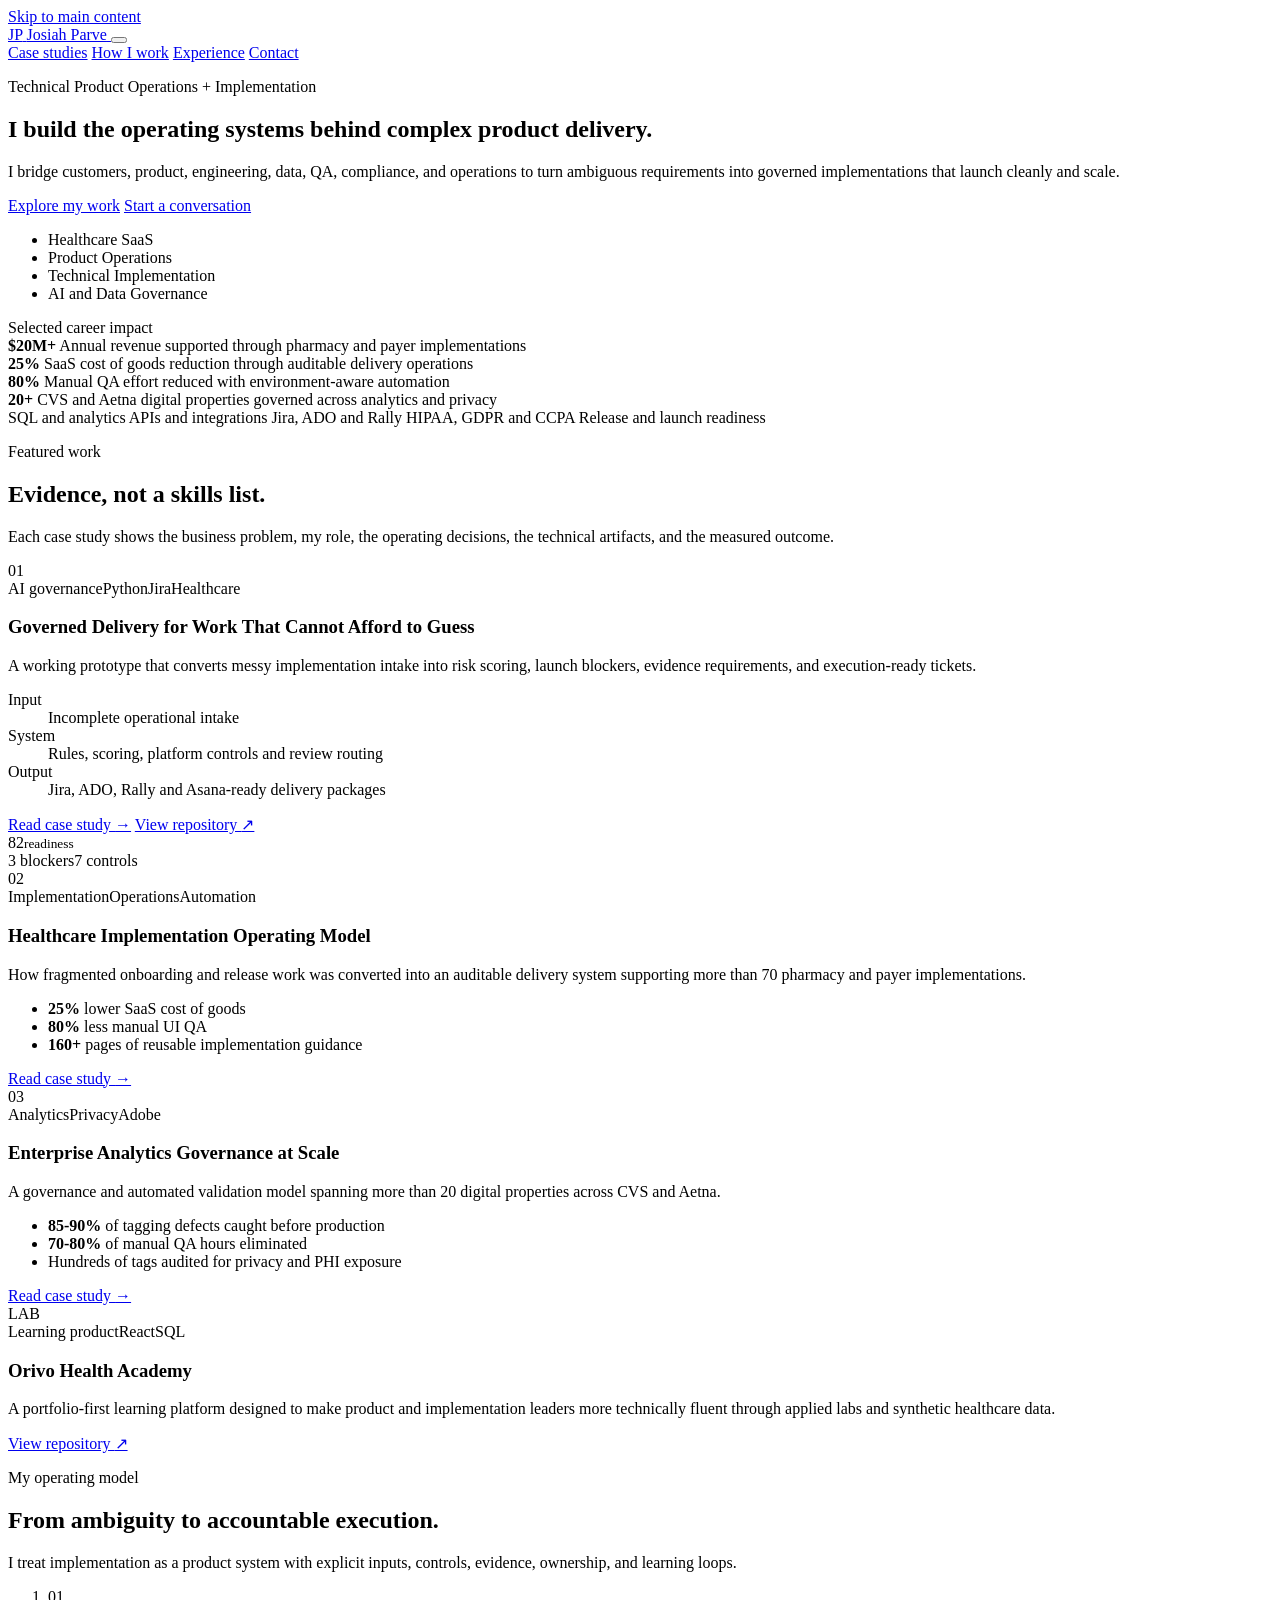
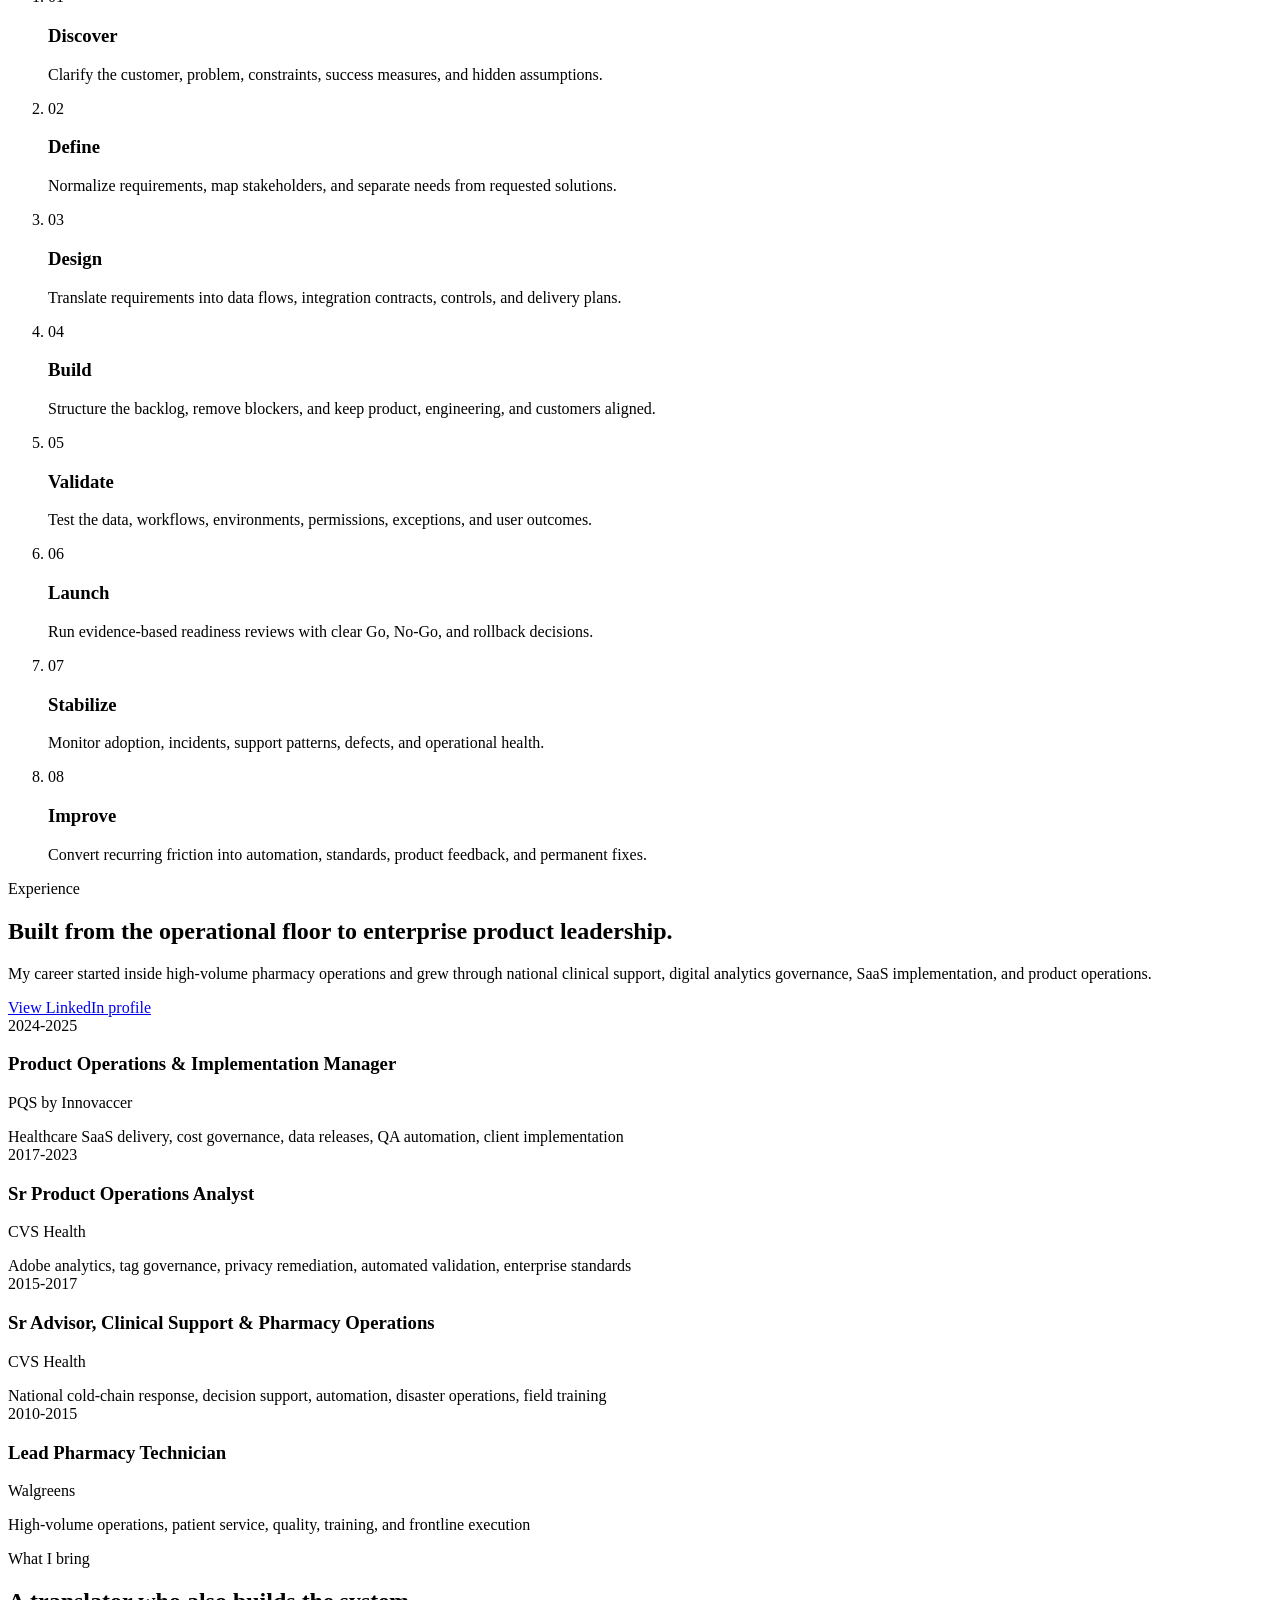
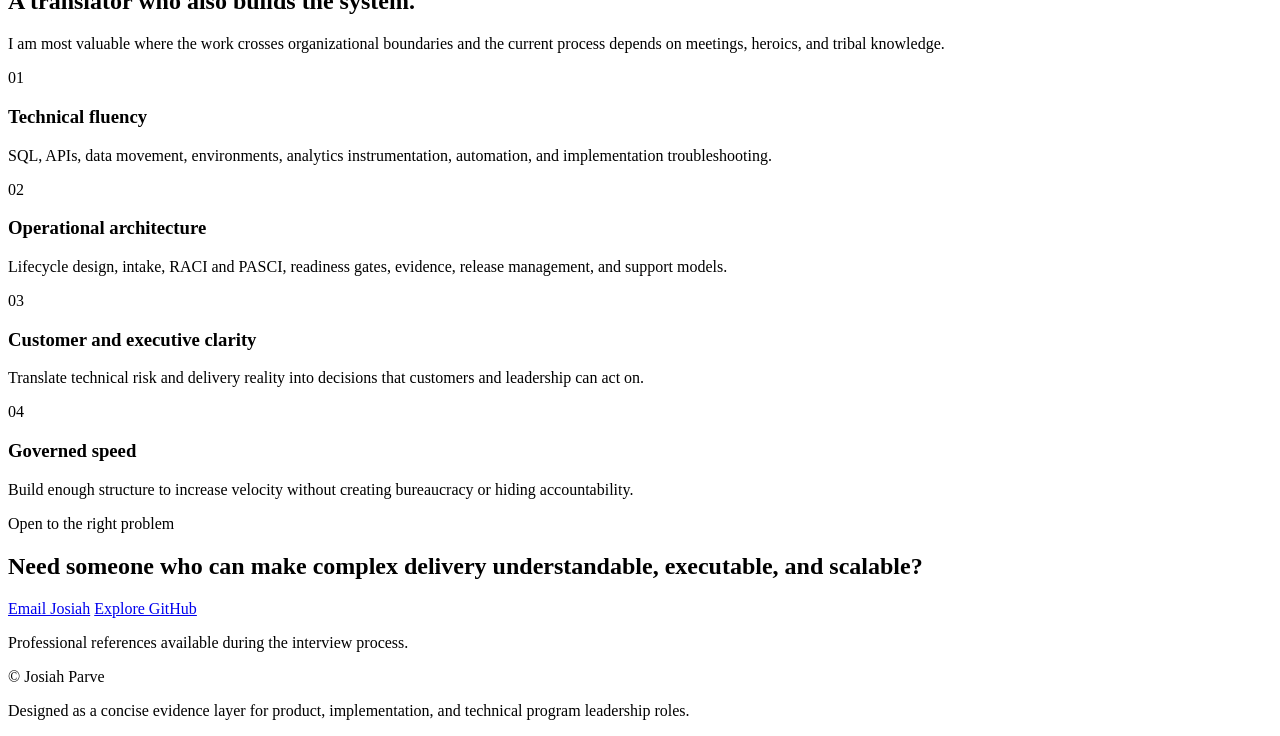
==== index.html @ 928b44d1 "Add portfolio homepage" ====
<!doctype html>
<html lang="en">
<head>
  <meta charset="utf-8">
  <meta name="viewport" content="width=device-width, initial-scale=1">
  <meta name="description" content="Josiah Parve is a technical product operations and implementation leader specializing in healthcare data, governed delivery, analytics, automation, and cross-functional execution.">
  <meta name="theme-color" content="#0a1724">
  <meta property="og:title" content="Josiah Parve | Technical Product & Implementation Leader">
  <meta property="og:description" content="I build the operating systems behind complex product delivery.">
  <meta property="og:type" content="website">
  <meta property="og:url" content="https://josiahparve.work/">
  <link rel="canonical" href="https://josiahparve.work/">
  <link rel="stylesheet" href="styles.css">
  <title>Josiah Parve | Technical Product & Implementation Leader</title>
  <script type="application/ld+json">
  {
    "@context": "https://schema.org",
    "@type": "ProfilePage",
    "mainEntity": {
      "@type": "Person",
      "name": "Josiah Parve",
      "jobTitle": "Technical Product and Implementation Leader",
      "url": "https://josiahparve.work/",
      "sameAs": [
        "https://www.linkedin.com/in/josiah-p-bbb896169/",
        "https://github.com/Rando2020"
      ],
      "knowsAbout": [
        "Product Operations",
        "SaaS Implementation",
        "Healthcare Data",
        "Data Governance",
        "Product Analytics",
        "AI Governance",
        "SQL",
        "Release Management"
      ]
    }
  }
  </script>
</head>
<body>
  <a class="skip-link" href="#main">Skip to main content</a>

  <header class="site-header" data-header>
    <div class="container nav-wrap">
      <a class="brand" href="#top" aria-label="Josiah Parve home">
        <span class="brand-mark" aria-hidden="true">JP</span>
        <span>Josiah Parve</span>
      </a>
      <button class="nav-toggle" type="button" aria-label="Open navigation" aria-expanded="false" aria-controls="site-nav" data-nav-toggle>
        <span></span><span></span><span></span>
      </button>
      <nav id="site-nav" class="site-nav" aria-label="Primary navigation" data-nav>
        <a href="#work">Case studies</a>
        <a href="#method">How I work</a>
        <a href="#experience">Experience</a>
        <a href="#contact">Contact</a>
      </nav>
    </div>
  </header>

  <main id="main">
    <section class="hero" id="top">
      <div class="hero-grid-pattern" aria-hidden="true"></div>
      <div class="container hero-layout">
        <div class="hero-copy">
          <p class="eyebrow">Technical Product Operations + Implementation</p>
          <h1>I build the operating systems behind complex product delivery.</h1>
          <p class="hero-lede">I bridge customers, product, engineering, data, QA, compliance, and operations to turn ambiguous requirements into governed implementations that launch cleanly and scale.</p>
          <div class="hero-actions">
            <a class="button button-primary" href="#work">Explore my work</a>
            <a class="button button-secondary" href="mailto:JosiahParve@gmail.com?subject=Portfolio%20conversation">Start a conversation</a>
          </div>
          <ul class="signal-list" aria-label="Professional focus areas">
            <li>Healthcare SaaS</li>
            <li>Product Operations</li>
            <li>Technical Implementation</li>
            <li>AI and Data Governance</li>
          </ul>
        </div>

        <aside class="hero-panel" aria-label="Selected career impact">
          <div class="panel-label">Selected career impact</div>
          <div class="impact-grid">
            <article>
              <strong>$20M+</strong>
              <span>Annual revenue supported through pharmacy and payer implementations</span>
            </article>
            <article>
              <strong>25%</strong>
              <span>SaaS cost of goods reduction through auditable delivery operations</span>
            </article>
            <article>
              <strong>80%</strong>
              <span>Manual QA effort reduced with environment-aware automation</span>
            </article>
            <article>
              <strong>20+</strong>
              <span>CVS and Aetna digital properties governed across analytics and privacy</span>
            </article>
          </div>
        </aside>
      </div>
    </section>

    <section class="proof-bar" aria-label="Core capabilities">
      <div class="container proof-items">
        <span>SQL and analytics</span>
        <span>APIs and integrations</span>
        <span>Jira, ADO and Rally</span>
        <span>HIPAA, GDPR and CCPA</span>
        <span>Release and launch readiness</span>
      </div>
    </section>

    <section class="section" id="work">
      <div class="container">
        <div class="section-heading">
          <div>
            <p class="eyebrow">Featured work</p>
            <h2>Evidence, not a skills list.</h2>
          </div>
          <p>Each case study shows the business problem, my role, the operating decisions, the technical artifacts, and the measured outcome.</p>
        </div>

        <div class="case-grid">
          <article class="case-card case-card-featured">
            <div class="case-number">01</div>
            <div class="case-content">
              <div class="case-tags"><span>AI governance</span><span>Python</span><span>Jira</span><span>Healthcare</span></div>
              <h3>Governed Delivery for Work That Cannot Afford to Guess</h3>
              <p>A working prototype that converts messy implementation intake into risk scoring, launch blockers, evidence requirements, and execution-ready tickets.</p>
              <dl class="case-outcomes">
                <div><dt>Input</dt><dd>Incomplete operational intake</dd></div>
                <div><dt>System</dt><dd>Rules, scoring, platform controls and review routing</dd></div>
                <div><dt>Output</dt><dd>Jira, ADO, Rally and Asana-ready delivery packages</dd></div>
              </dl>
              <div class="card-actions">
                <a class="text-link" href="case-studies/governed-delivery.html">Read case study <span aria-hidden="true">→</span></a>
                <a class="text-link muted-link" href="https://github.com/Rando2020/Intelligent_Services">View repository <span aria-hidden="true">↗</span></a>
              </div>
            </div>
            <div class="case-visual visual-governance" aria-hidden="true">
              <div class="mini-window">
                <div class="mini-window-bar"><i></i><i></i><i></i></div>
                <div class="score-ring"><span>82</span><small>readiness</small></div>
                <div class="mini-lines"><b></b><b></b><b></b><b></b></div>
                <div class="mini-status"><span>3 blockers</span><span>7 controls</span></div>
              </div>
            </div>
          </article>

          <article class="case-card">
            <div class="case-number">02</div>
            <div class="case-content">
              <div class="case-tags"><span>Implementation</span><span>Operations</span><span>Automation</span></div>
              <h3>Healthcare Implementation Operating Model</h3>
              <p>How fragmented onboarding and release work was converted into an auditable delivery system supporting more than 70 pharmacy and payer implementations.</p>
              <ul class="result-list">
                <li><strong>25%</strong> lower SaaS cost of goods</li>
                <li><strong>80%</strong> less manual UI QA</li>
                <li><strong>160+</strong> pages of reusable implementation guidance</li>
              </ul>
              <a class="text-link" href="case-studies/healthcare-implementation.html">Read case study <span aria-hidden="true">→</span></a>
            </div>
          </article>

          <article class="case-card">
            <div class="case-number">03</div>
            <div class="case-content">
              <div class="case-tags"><span>Analytics</span><span>Privacy</span><span>Adobe</span></div>
              <h3>Enterprise Analytics Governance at Scale</h3>
              <p>A governance and automated validation model spanning more than 20 digital properties across CVS and Aetna.</p>
              <ul class="result-list">
                <li><strong>85-90%</strong> of tagging defects caught before production</li>
                <li><strong>70-80%</strong> of manual QA hours eliminated</li>
                <li>Hundreds of tags audited for privacy and PHI exposure</li>
              </ul>
              <a class="text-link" href="case-studies/digital-governance.html">Read case study <span aria-hidden="true">→</span></a>
            </div>
          </article>

          <article class="case-card case-card-lab">
            <div class="case-number">LAB</div>
            <div class="case-content">
              <div class="case-tags"><span>Learning product</span><span>React</span><span>SQL</span></div>
              <h3>Orivo Health Academy</h3>
              <p>A portfolio-first learning platform designed to make product and implementation leaders more technically fluent through applied labs and synthetic healthcare data.</p>
              <a class="text-link" href="https://github.com/Rando2020/orivohealth.org">View repository <span aria-hidden="true">↗</span></a>
            </div>
          </article>
        </div>
      </div>
    </section>

    <section class="section section-dark" id="method">
      <div class="container">
        <div class="section-heading inverse">
          <div>
            <p class="eyebrow">My operating model</p>
            <h2>From ambiguity to accountable execution.</h2>
          </div>
          <p>I treat implementation as a product system with explicit inputs, controls, evidence, ownership, and learning loops.</p>
        </div>

        <ol class="process-grid">
          <li><span>01</span><h3>Discover</h3><p>Clarify the customer, problem, constraints, success measures, and hidden assumptions.</p></li>
          <li><span>02</span><h3>Define</h3><p>Normalize requirements, map stakeholders, and separate needs from requested solutions.</p></li>
          <li><span>03</span><h3>Design</h3><p>Translate requirements into data flows, integration contracts, controls, and delivery plans.</p></li>
          <li><span>04</span><h3>Build</h3><p>Structure the backlog, remove blockers, and keep product, engineering, and customers aligned.</p></li>
          <li><span>05</span><h3>Validate</h3><p>Test the data, workflows, environments, permissions, exceptions, and user outcomes.</p></li>
          <li><span>06</span><h3>Launch</h3><p>Run evidence-based readiness reviews with clear Go, No-Go, and rollback decisions.</p></li>
          <li><span>07</span><h3>Stabilize</h3><p>Monitor adoption, incidents, support patterns, defects, and operational health.</p></li>
          <li><span>08</span><h3>Improve</h3><p>Convert recurring friction into automation, standards, product feedback, and permanent fixes.</p></li>
        </ol>
      </div>
    </section>

    <section class="section" id="experience">
      <div class="container experience-layout">
        <div class="experience-intro">
          <p class="eyebrow">Experience</p>
          <h2>Built from the operational floor to enterprise product leadership.</h2>
          <p>My career started inside high-volume pharmacy operations and grew through national clinical support, digital analytics governance, SaaS implementation, and product operations.</p>
          <a class="button button-secondary dark-text" href="https://www.linkedin.com/in/josiah-p-bbb896169/">View LinkedIn profile</a>
        </div>

        <div class="timeline">
          <article>
            <div class="timeline-year">2024-2025</div>
            <div><h3>Product Operations & Implementation Manager</h3><p>PQS by Innovaccer</p><span>Healthcare SaaS delivery, cost governance, data releases, QA automation, client implementation</span></div>
          </article>
          <article>
            <div class="timeline-year">2017-2023</div>
            <div><h3>Sr Product Operations Analyst</h3><p>CVS Health</p><span>Adobe analytics, tag governance, privacy remediation, automated validation, enterprise standards</span></div>
          </article>
          <article>
            <div class="timeline-year">2015-2017</div>
            <div><h3>Sr Advisor, Clinical Support & Pharmacy Operations</h3><p>CVS Health</p><span>National cold-chain response, decision support, automation, disaster operations, field training</span></div>
          </article>
          <article>
            <div class="timeline-year">2010-2015</div>
            <div><h3>Lead Pharmacy Technician</h3><p>Walgreens</p><span>High-volume operations, patient service, quality, training, and frontline execution</span></div>
          </article>
        </div>
      </div>
    </section>

    <section class="section value-section">
      <div class="container">
        <div class="section-heading">
          <div>
            <p class="eyebrow">What I bring</p>
            <h2>A translator who also builds the system.</h2>
          </div>
          <p>I am most valuable where the work crosses organizational boundaries and the current process depends on meetings, heroics, and tribal knowledge.</p>
        </div>
        <div class="value-grid">
          <article><span>01</span><h3>Technical fluency</h3><p>SQL, APIs, data movement, environments, analytics instrumentation, automation, and implementation troubleshooting.</p></article>
          <article><span>02</span><h3>Operational architecture</h3><p>Lifecycle design, intake, RACI and PASCI, readiness gates, evidence, release management, and support models.</p></article>
          <article><span>03</span><h3>Customer and executive clarity</h3><p>Translate technical risk and delivery reality into decisions that customers and leadership can act on.</p></article>
          <article><span>04</span><h3>Governed speed</h3><p>Build enough structure to increase velocity without creating bureaucracy or hiding accountability.</p></article>
        </div>
      </div>
    </section>

    <section class="contact-section" id="contact">
      <div class="container contact-layout">
        <div>
          <p class="eyebrow">Open to the right problem</p>
          <h2>Need someone who can make complex delivery understandable, executable, and scalable?</h2>
        </div>
        <div class="contact-actions">
          <a class="button button-light" href="mailto:JosiahParve@gmail.com?subject=Portfolio%20conversation">Email Josiah</a>
          <a class="button button-outline-light" href="https://github.com/Rando2020">Explore GitHub</a>
          <p>Professional references available during the interview process.</p>
        </div>
      </div>
    </section>
  </main>

  <footer class="site-footer">
    <div class="container footer-wrap">
      <p>© <span data-year></span> Josiah Parve</p>
      <p>Designed as a concise evidence layer for product, implementation, and technical program leadership roles.</p>
    </div>
  </footer>

  <script src="script.js" defer></script>
</body>
</html>
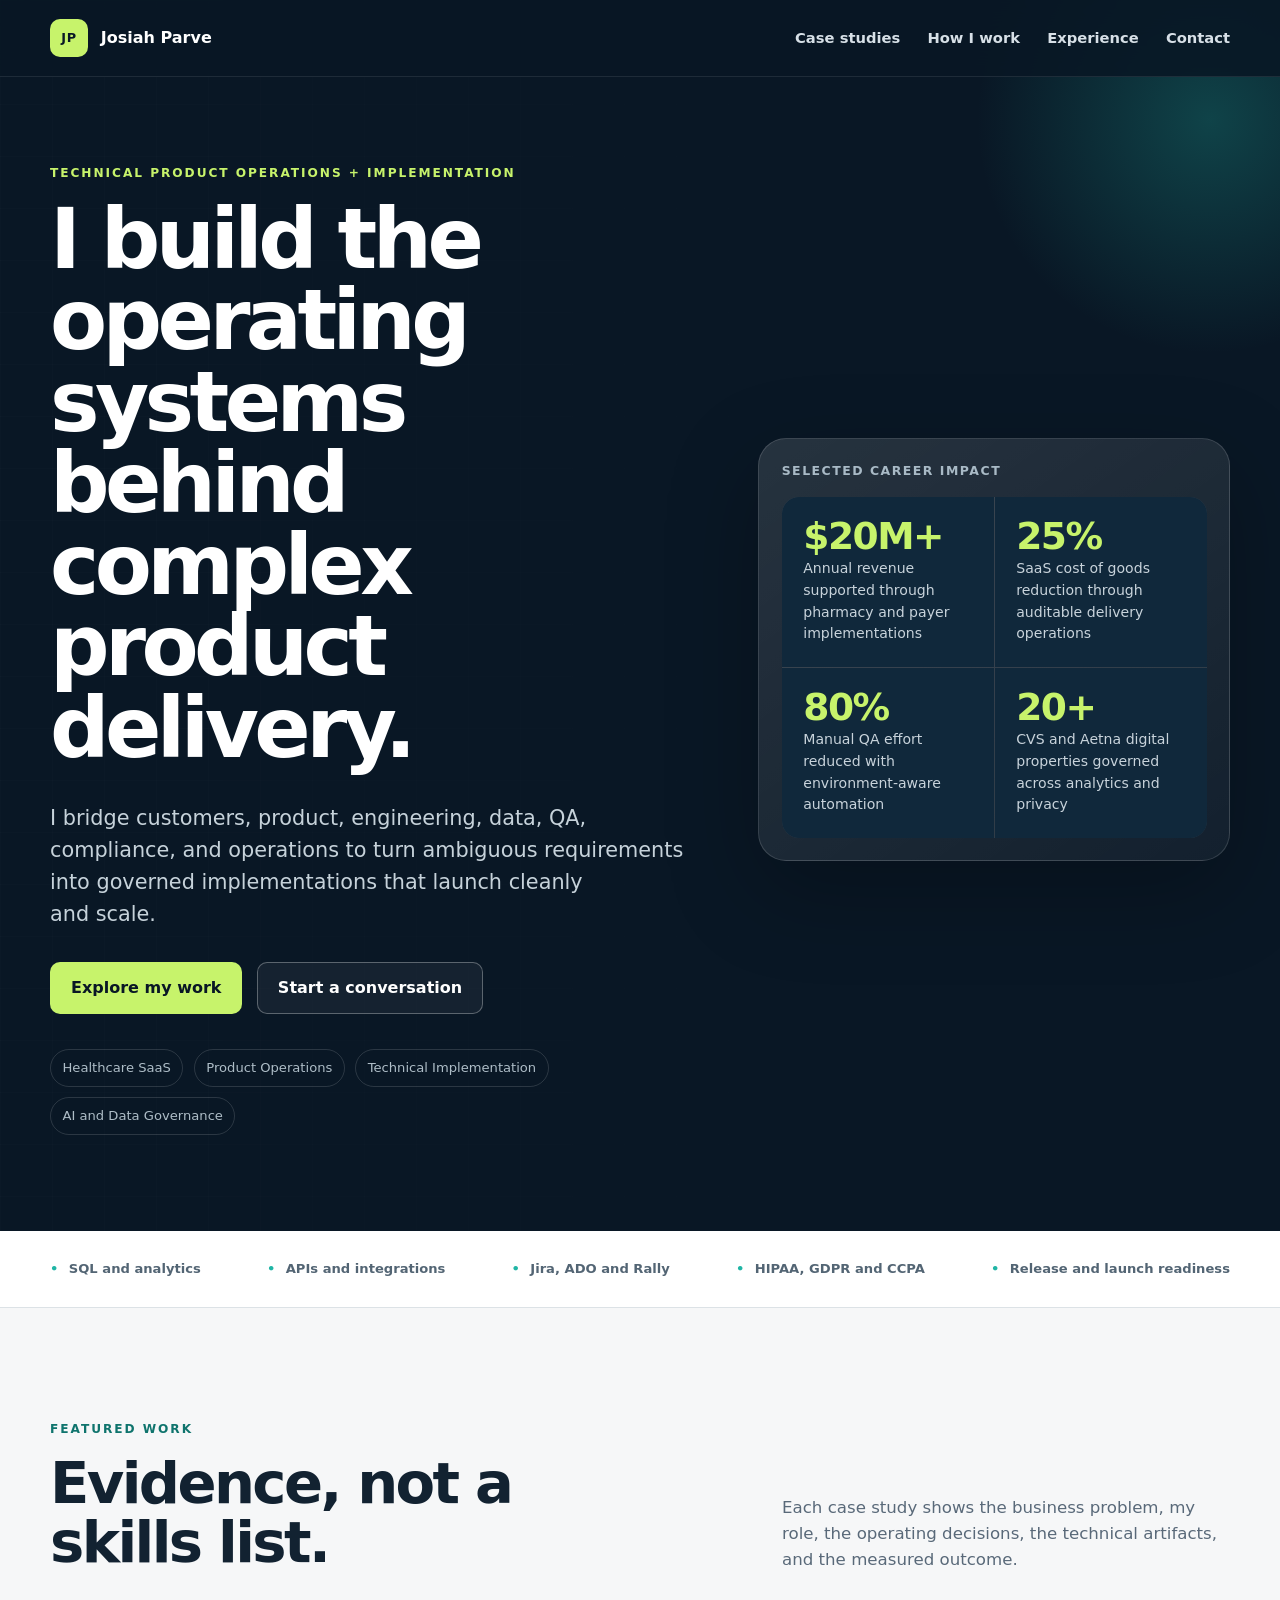
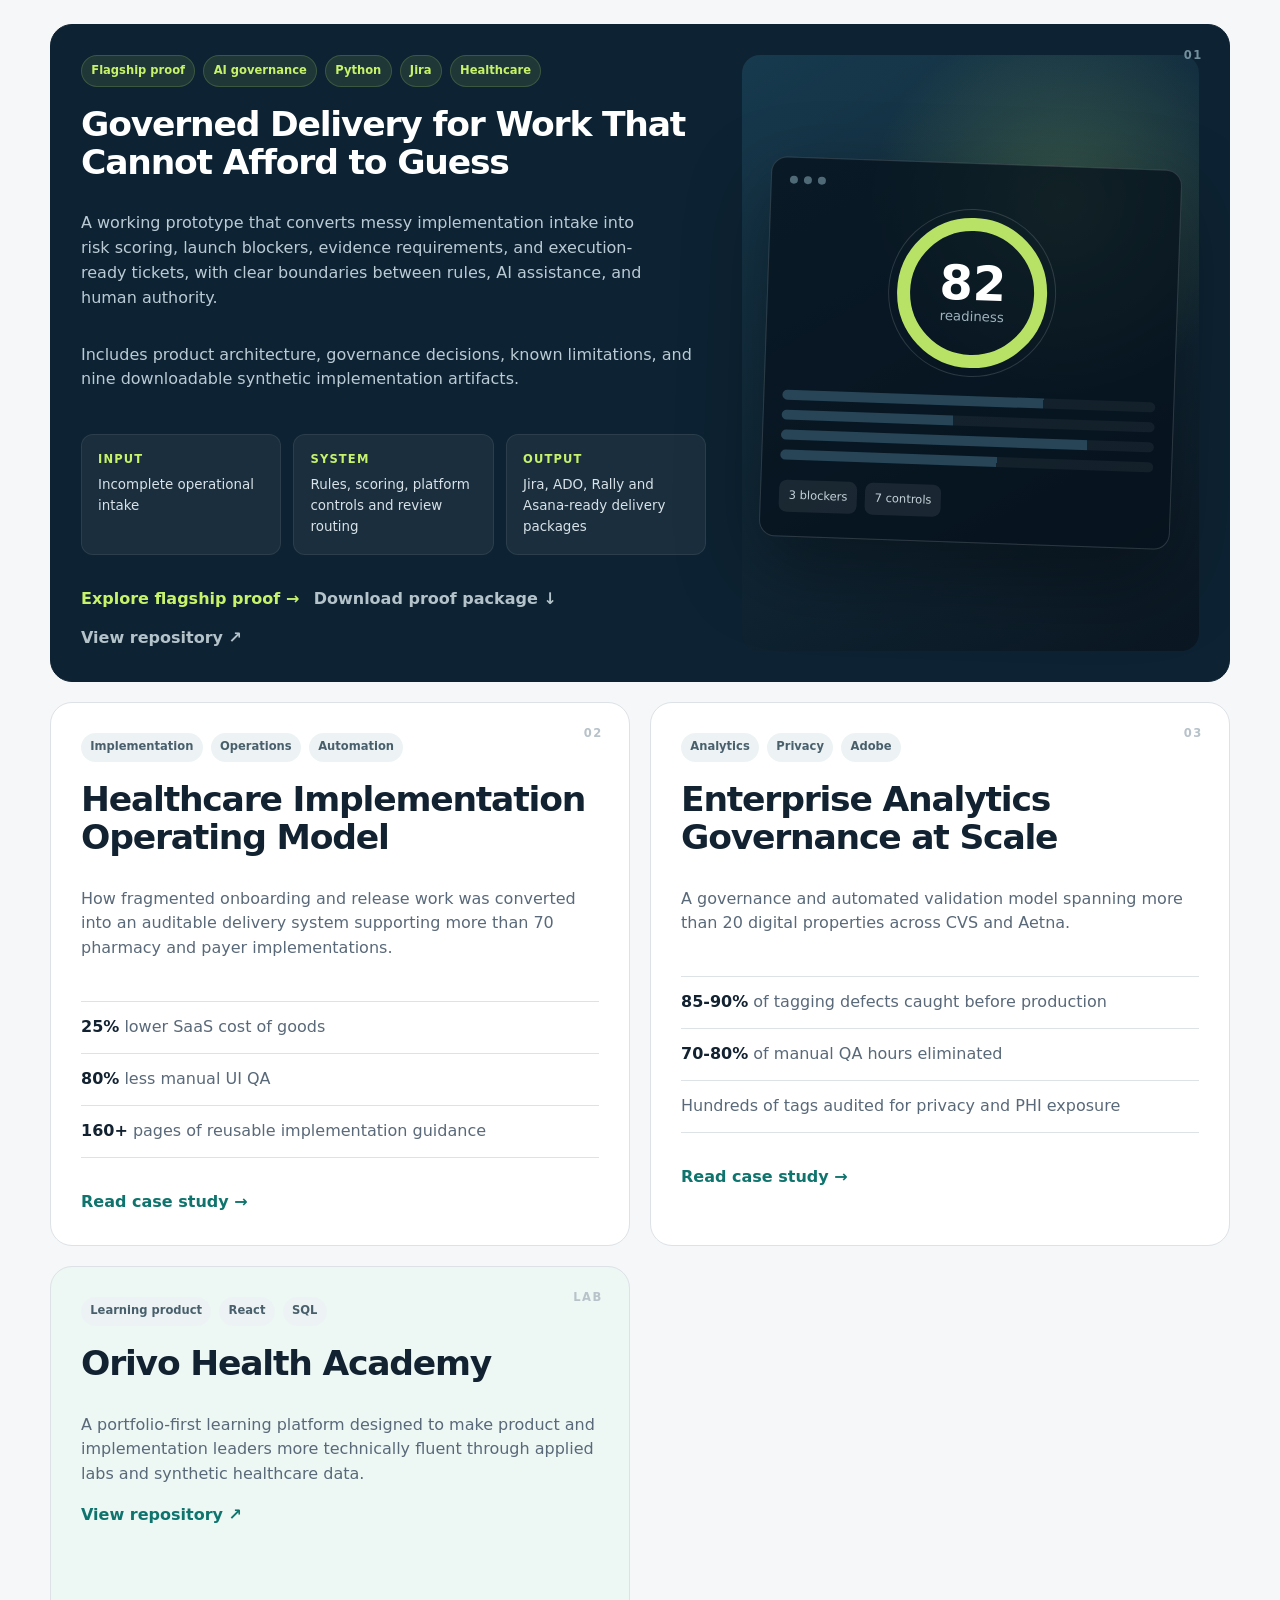
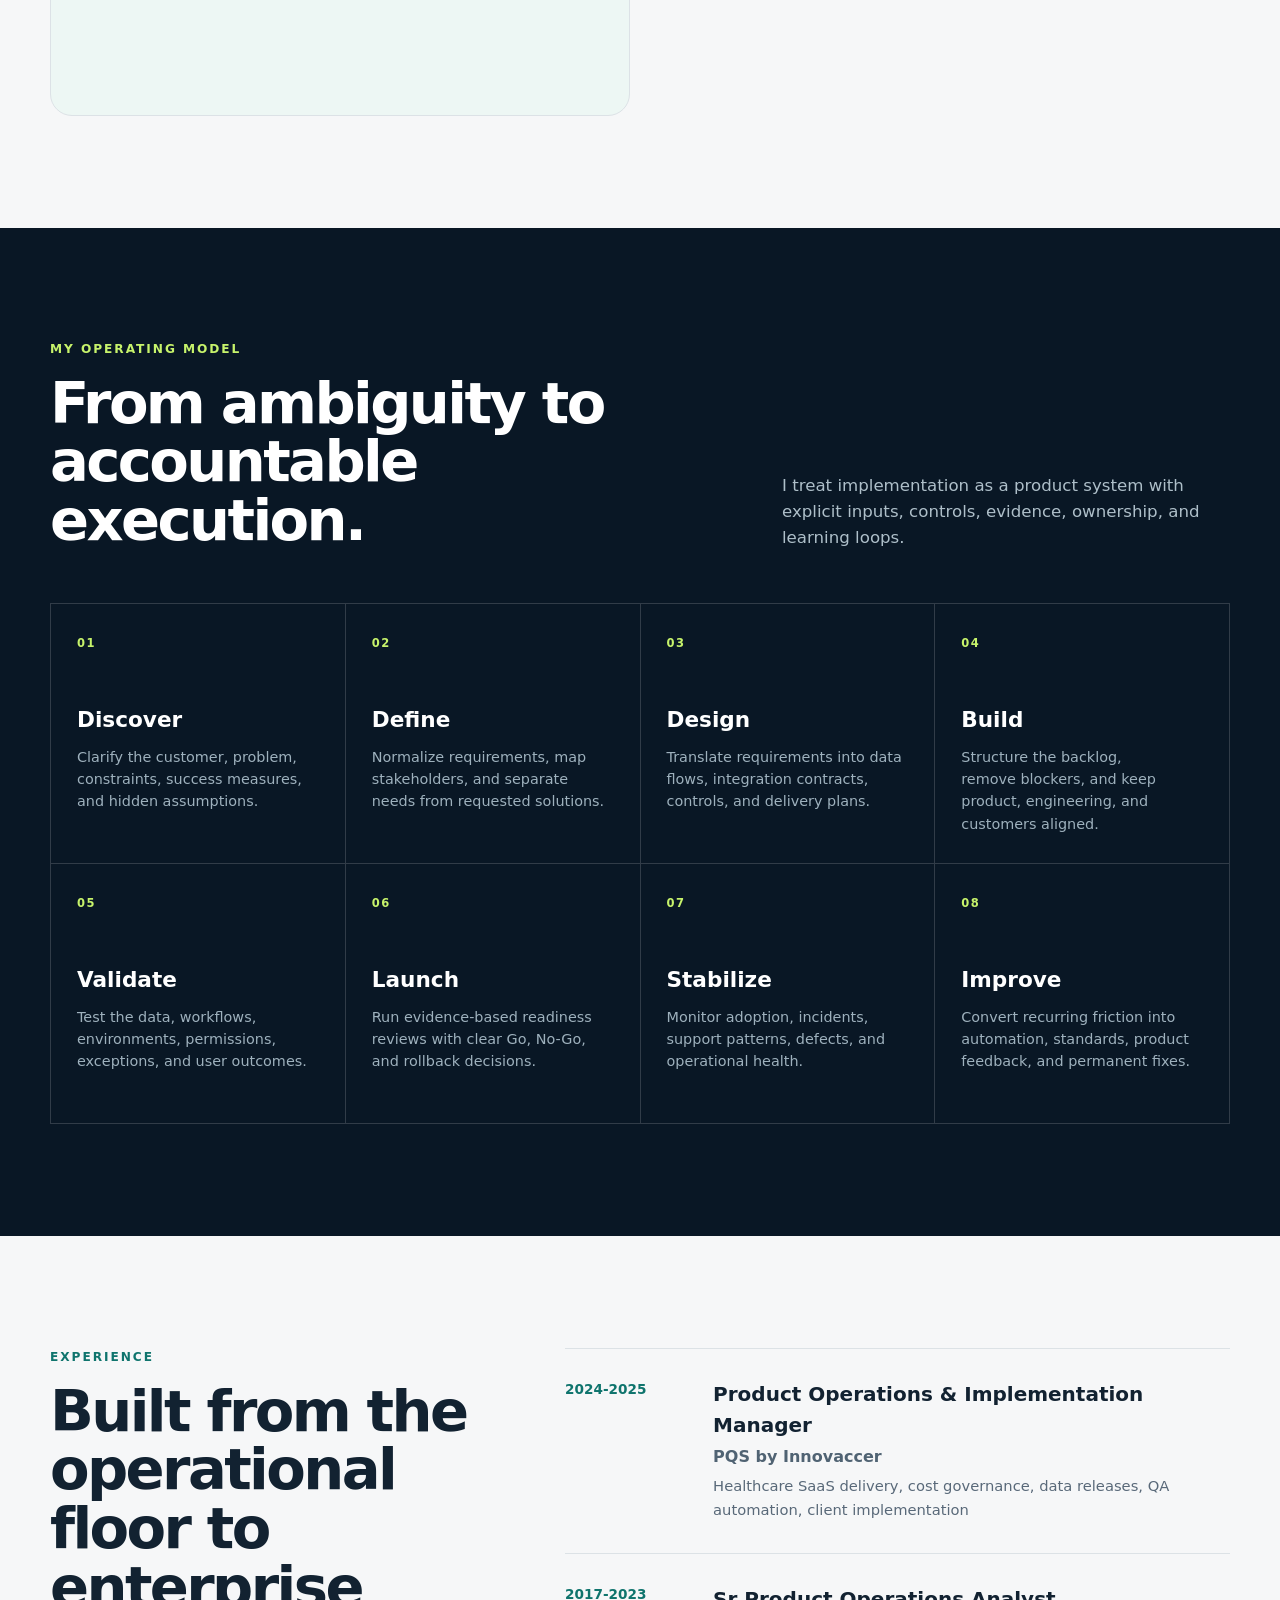
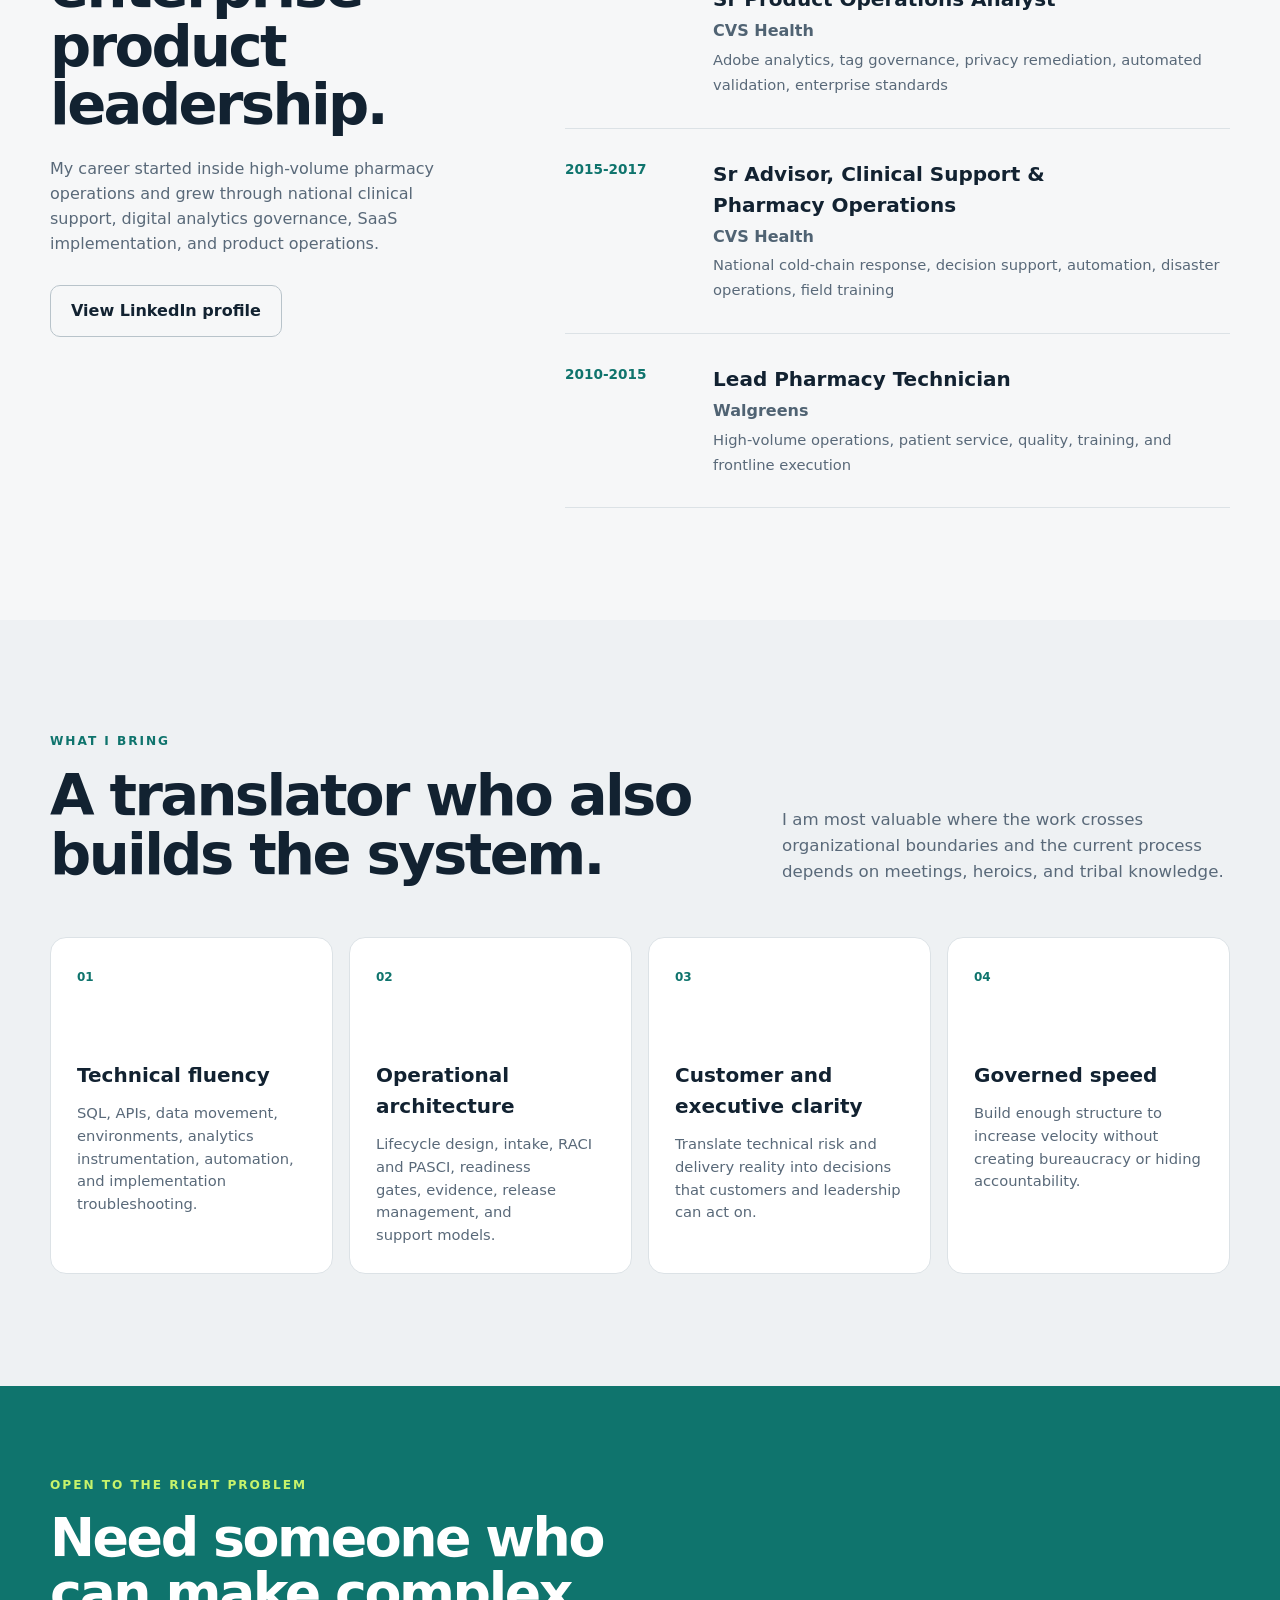
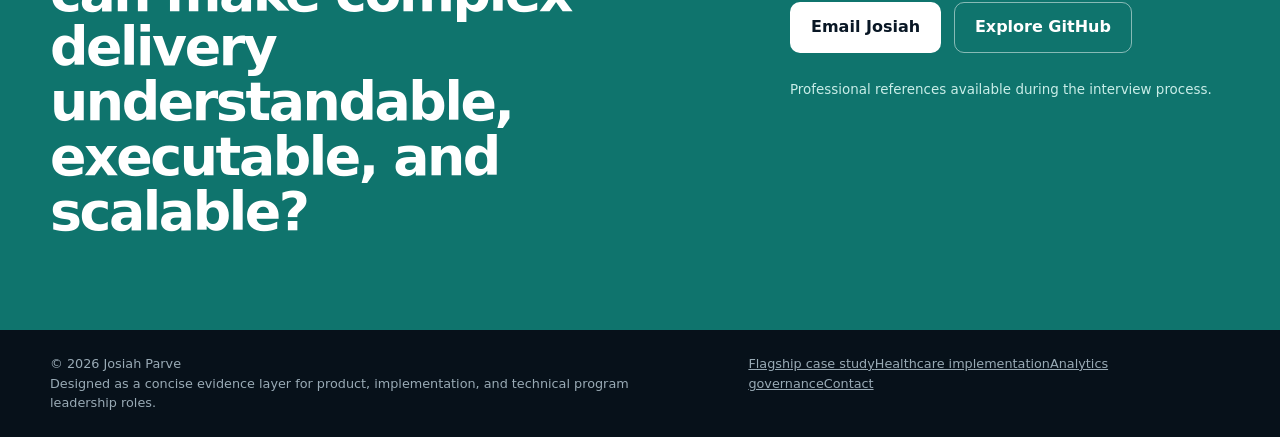
==== commit 1317abec: "Feature flagship proof experience on homepage" ====
--- a/index.html
+++ b/index.html
@@ -128,16 +128,18 @@
           <article class="case-card case-card-featured">
             <div class="case-number">01</div>
             <div class="case-content">
-              <div class="case-tags"><span>AI governance</span><span>Python</span><span>Jira</span><span>Healthcare</span></div>
+              <div class="case-tags"><span>Flagship proof</span><span>AI governance</span><span>Python</span><span>Jira</span><span>Healthcare</span></div>
               <h3>Governed Delivery for Work That Cannot Afford to Guess</h3>
-              <p>A working prototype that converts messy implementation intake into risk scoring, launch blockers, evidence requirements, and execution-ready tickets.</p>
+              <p>A working prototype that converts messy implementation intake into risk scoring, launch blockers, evidence requirements, and execution-ready tickets, with clear boundaries between rules, AI assistance, and human authority.</p>
+              <p class="proof-note">Includes product architecture, governance decisions, known limitations, and nine downloadable synthetic implementation artifacts.</p>
               <dl class="case-outcomes">
                 <div><dt>Input</dt><dd>Incomplete operational intake</dd></div>
                 <div><dt>System</dt><dd>Rules, scoring, platform controls and review routing</dd></div>
                 <div><dt>Output</dt><dd>Jira, ADO, Rally and Asana-ready delivery packages</dd></div>
               </dl>
               <div class="card-actions">
-                <a class="text-link" href="case-studies/governed-delivery.html">Read case study <span aria-hidden="true">→</span></a>
+                <a class="text-link" href="case-studies/governed-delivery.html">Explore flagship proof <span aria-hidden="true">→</span></a>
+                <a class="text-link muted-link" href="case-studies/governed-delivery.html#artifacts">Download proof package <span aria-hidden="true">↓</span></a>
                 <a class="text-link muted-link" href="https://github.com/Rando2020/Intelligent_Services">View repository <span aria-hidden="true">↗</span></a>
               </div>
             </div>
@@ -282,11 +284,11 @@
 
   <footer class="site-footer">
     <div class="container footer-wrap">
-      <p>© <span data-year></span> Josiah Parve</p>
-      <p>Designed as a concise evidence layer for product, implementation, and technical program leadership roles.</p>
+      <div><p>© <span data-year></span> Josiah Parve</p><p>Designed as a concise evidence layer for product, implementation, and technical program leadership roles.</p></div>
+      <nav class="footer-links" aria-label="Portfolio footer"><a href="case-studies/governed-delivery.html">Flagship case study</a><a href="case-studies/healthcare-implementation.html">Healthcare implementation</a><a href="case-studies/digital-governance.html">Analytics governance</a><a href="#contact">Contact</a></nav>
     </div>
   </footer>
 
   <script src="script.js" defer></script>
 </body>
-</html>
+</html>
--- a/styles.css
+++ b/styles.css
@@ -0,0 +1,227 @@
+:root {
+  --ink: #122231;
+  --muted: #596979;
+  --paper: #f6f7f8;
+  --white: #ffffff;
+  --navy: #091725;
+  --navy-soft: #10283b;
+  --teal: #20b5a5;
+  --teal-dark: #0f746d;
+  --lime: #c7f36b;
+  --line: #dce2e6;
+  --shadow: 0 24px 70px rgba(9, 23, 37, 0.12);
+  --radius: 22px;
+  --max: 1180px;
+}
+
+* { box-sizing: border-box; }
+html { scroll-behavior: smooth; }
+body {
+  margin: 0;
+  font-family: Inter, ui-sans-serif, system-ui, -apple-system, BlinkMacSystemFont, "Segoe UI", sans-serif;
+  color: var(--ink);
+  background: var(--paper);
+  line-height: 1.55;
+}
+img, svg { display: block; max-width: 100%; }
+a { color: inherit; }
+button, a { -webkit-tap-highlight-color: transparent; }
+
+.skip-link {
+  position: fixed;
+  top: 10px;
+  left: 10px;
+  z-index: 1000;
+  transform: translateY(-150%);
+  padding: 0.75rem 1rem;
+  background: var(--lime);
+  color: var(--navy);
+  font-weight: 800;
+  border-radius: 8px;
+}
+.skip-link:focus { transform: translateY(0); }
+
+.container { width: min(calc(100% - 40px), var(--max)); margin-inline: auto; }
+.site-header {
+  position: fixed;
+  inset: 0 0 auto;
+  z-index: 100;
+  background: rgba(9, 23, 37, 0.88);
+  backdrop-filter: blur(16px);
+  border-bottom: 1px solid rgba(255, 255, 255, 0.09);
+}
+.nav-wrap { min-height: 76px; display: flex; align-items: center; justify-content: space-between; gap: 2rem; }
+.brand { display: inline-flex; align-items: center; gap: 0.8rem; text-decoration: none; color: var(--white); font-weight: 800; }
+.brand-mark { display: grid; place-items: center; width: 38px; height: 38px; border-radius: 10px; background: var(--lime); color: var(--navy); font-size: 0.8rem; letter-spacing: 0.05em; }
+.site-nav { display: flex; gap: 1.7rem; }
+.site-nav a { color: #d7e0e7; text-decoration: none; font-size: 0.92rem; font-weight: 650; }
+.site-nav a:hover, .site-nav a:focus-visible { color: var(--lime); }
+.nav-toggle { display: none; border: 0; background: transparent; padding: 8px; }
+.nav-toggle span { width: 25px; height: 2px; margin: 5px; display: block; background: white; }
+
+.hero {
+  position: relative;
+  overflow: hidden;
+  padding: 164px 0 96px;
+  background: var(--navy);
+  color: var(--white);
+}
+.hero::after {
+  content: "";
+  position: absolute;
+  width: 500px;
+  height: 500px;
+  right: -180px;
+  top: -130px;
+  background: radial-gradient(circle, rgba(32,181,165,0.28), transparent 66%);
+}
+.hero-grid-pattern {
+  position: absolute;
+  inset: 0;
+  opacity: 0.16;
+  background-image: linear-gradient(rgba(255,255,255,0.07) 1px, transparent 1px), linear-gradient(90deg, rgba(255,255,255,0.07) 1px, transparent 1px);
+  background-size: 52px 52px;
+  mask-image: linear-gradient(to right, black, transparent 70%);
+}
+.hero-layout { position: relative; z-index: 1; display: grid; grid-template-columns: 1.15fr 0.85fr; align-items: center; gap: 70px; }
+.eyebrow { margin: 0 0 1rem; text-transform: uppercase; letter-spacing: 0.16em; font-size: 0.76rem; font-weight: 850; color: var(--teal-dark); }
+.hero .eyebrow, .section-dark .eyebrow, .contact-section .eyebrow { color: var(--lime); }
+h1, h2, h3, p { text-wrap: pretty; }
+h1 { max-width: 800px; margin: 0; font-size: clamp(3rem, 6.5vw, 6.3rem); line-height: 0.98; letter-spacing: -0.055em; }
+.hero-lede { max-width: 720px; margin: 2rem 0 0; color: #c6d2da; font-size: clamp(1.05rem, 1.7vw, 1.3rem); }
+.hero-actions, .card-actions { display: flex; flex-wrap: wrap; gap: 0.9rem; align-items: center; }
+.hero-actions { margin-top: 2rem; }
+.button { display: inline-flex; align-items: center; justify-content: center; min-height: 50px; padding: 0.78rem 1.25rem; border-radius: 10px; font-weight: 800; text-decoration: none; border: 1px solid transparent; transition: transform 180ms ease, background 180ms ease, border-color 180ms ease; }
+.button:hover { transform: translateY(-2px); }
+.button-primary { background: var(--lime); color: var(--navy); }
+.button-secondary { color: white; border-color: rgba(255,255,255,0.3); background: rgba(255,255,255,0.05); }
+.button-light { color: var(--navy); background: var(--white); }
+.button-outline-light { color: var(--white); border-color: rgba(255,255,255,0.5); }
+.dark-text { color: var(--ink); border-color: #b8c3ca; background: transparent; }
+.signal-list { display: flex; flex-wrap: wrap; gap: 0.65rem; list-style: none; padding: 0; margin: 2.2rem 0 0; }
+.signal-list li { padding: 0.48rem 0.72rem; border: 1px solid rgba(255,255,255,0.14); border-radius: 999px; color: #aebdc7; font-size: 0.82rem; }
+
+.hero-panel { position: relative; background: linear-gradient(145deg, rgba(255,255,255,0.12), rgba(255,255,255,0.045)); border: 1px solid rgba(255,255,255,0.14); border-radius: 28px; padding: 1.4rem; box-shadow: 0 30px 90px rgba(0,0,0,0.25); }
+.panel-label { padding: 0 0 1rem; color: #a9bac6; font-size: 0.78rem; font-weight: 800; text-transform: uppercase; letter-spacing: 0.12em; }
+.impact-grid { display: grid; grid-template-columns: repeat(2, 1fr); gap: 1px; border-radius: 17px; overflow: hidden; background: rgba(255,255,255,0.11); }
+.impact-grid article { min-height: 170px; display: flex; flex-direction: column; justify-content: space-between; padding: 1.35rem; background: var(--navy-soft); }
+.impact-grid strong { font-size: 2.35rem; line-height: 1; color: var(--lime); letter-spacing: -0.04em; }
+.impact-grid span { color: #c8d3db; font-size: 0.88rem; }
+
+.proof-bar { background: var(--white); border-bottom: 1px solid var(--line); }
+.proof-items { min-height: 76px; display: flex; align-items: center; justify-content: space-between; gap: 1.2rem; overflow-x: auto; }
+.proof-items span { white-space: nowrap; font-size: 0.82rem; font-weight: 800; color: #536574; }
+.proof-items span::before { content: "•"; color: var(--teal); margin-right: 0.65rem; }
+
+.section { padding: 112px 0; }
+.section-heading { display: grid; grid-template-columns: 1.2fr 0.8fr; align-items: end; gap: 60px; margin-bottom: 52px; }
+h2 { margin: 0; font-size: clamp(2.25rem, 4.5vw, 4.6rem); line-height: 1.02; letter-spacing: -0.045em; }
+.section-heading > p { margin: 0; max-width: 520px; color: var(--muted); font-size: 1.04rem; }
+
+.case-grid { display: grid; grid-template-columns: repeat(2, minmax(0, 1fr)); gap: 20px; }
+.case-card { position: relative; min-height: 450px; display: flex; flex-direction: column; justify-content: space-between; background: var(--white); border: 1px solid var(--line); border-radius: var(--radius); padding: 30px; overflow: hidden; }
+.case-card-featured { grid-column: 1 / -1; min-height: 590px; display: grid; grid-template-columns: 1fr 0.73fr; gap: 36px; background: #0d2232; color: white; border-color: #0d2232; }
+.case-number { position: absolute; right: 26px; top: 22px; color: #b7c2c9; font-size: 0.72rem; font-weight: 900; letter-spacing: 0.14em; }
+.case-card-featured .case-number { color: #73909f; }
+.case-content { position: relative; z-index: 1; display: flex; flex-direction: column; align-items: flex-start; }
+.case-card h3 { max-width: 650px; margin: 1.15rem 0 0.9rem; font-size: clamp(1.6rem, 2.7vw, 2.55rem); line-height: 1.1; letter-spacing: -0.035em; }
+.case-card p { color: var(--muted); max-width: 650px; }
+.case-card-featured p { color: #bacbd5; }
+.case-tags { display: flex; flex-wrap: wrap; gap: 0.5rem; }
+.case-tags span { border-radius: 999px; padding: 0.35rem 0.58rem; background: #edf3f4; color: #49606c; font-size: 0.72rem; font-weight: 750; }
+.case-card-featured .case-tags span { background: rgba(199,243,107,0.1); color: var(--lime); border: 1px solid rgba(199,243,107,0.17); }
+.case-outcomes { width: 100%; display: grid; grid-template-columns: repeat(3, 1fr); gap: 12px; margin: 1.6rem 0 2rem; }
+.case-outcomes div { padding: 1rem; background: rgba(255,255,255,0.055); border: 1px solid rgba(255,255,255,0.08); border-radius: 12px; }
+.case-outcomes dt { color: var(--lime); font-size: 0.72rem; text-transform: uppercase; letter-spacing: 0.1em; font-weight: 850; }
+.case-outcomes dd { margin: 0.42rem 0 0; color: #d8e2e8; font-size: 0.84rem; }
+.text-link { margin-top: auto; font-weight: 850; color: var(--teal-dark); text-decoration: none; }
+.case-card-featured .text-link { color: var(--lime); }
+.muted-link { color: #b4c2ca !important; }
+.result-list { list-style: none; width: 100%; padding: 0; margin: 1.5rem 0 2rem; border-top: 1px solid var(--line); }
+.result-list li { padding: 0.82rem 0; border-bottom: 1px solid var(--line); color: var(--muted); }
+.result-list strong { color: var(--ink); }
+.case-card-lab { background: #edf7f4; }
+
+.case-visual { align-self: stretch; display: grid; place-items: center; min-height: 100%; border-radius: 18px; }
+.visual-governance { background: radial-gradient(circle at 70% 25%, rgba(199,243,107,0.2), transparent 35%), linear-gradient(150deg, #173a4e, #0b1722); }
+.mini-window { width: min(90%, 430px); min-height: 380px; padding: 18px; border: 1px solid rgba(255,255,255,0.15); border-radius: 16px; background: rgba(6,18,28,0.76); transform: rotate(2deg); box-shadow: 0 30px 80px rgba(0,0,0,0.35); }
+.mini-window-bar { display: flex; gap: 6px; padding-bottom: 20px; }
+.mini-window-bar i { width: 8px; height: 8px; border-radius: 50%; background: #4f6977; }
+.score-ring { width: 150px; height: 150px; margin: 8px auto 28px; display: grid; place-items: center; align-content: center; border-radius: 50%; border: 13px solid rgba(199,243,107,0.92); outline: 1px solid rgba(255,255,255,0.14); outline-offset: 8px; }
+.score-ring span { font-size: 3rem; font-weight: 900; line-height: 1; }
+.score-ring small { color: #9eb1bc; }
+.mini-lines { display: grid; gap: 10px; }
+.mini-lines b { display: block; height: 10px; border-radius: 20px; background: linear-gradient(to right, #274557 70%, rgba(255,255,255,0.05) 70%); }
+.mini-lines b:nth-child(2) { background: linear-gradient(to right, #274557 46%, rgba(255,255,255,0.05) 46%); }
+.mini-lines b:nth-child(3) { background: linear-gradient(to right, #274557 82%, rgba(255,255,255,0.05) 82%); }
+.mini-lines b:nth-child(4) { background: linear-gradient(to right, #274557 58%, rgba(255,255,255,0.05) 58%); }
+.mini-status { display: flex; gap: 8px; margin-top: 20px; }
+.mini-status span { padding: 0.45rem 0.6rem; border-radius: 8px; background: rgba(255,255,255,0.08); color: #c5d2d9; font-size: 0.72rem; }
+
+.section-dark { background: var(--navy); color: var(--white); }
+.section-heading.inverse > p { color: #aebfc9; }
+.process-grid { list-style: none; padding: 0; margin: 0; display: grid; grid-template-columns: repeat(4, 1fr); border-top: 1px solid rgba(255,255,255,0.16); border-left: 1px solid rgba(255,255,255,0.16); }
+.process-grid li { min-height: 260px; padding: 26px; border-right: 1px solid rgba(255,255,255,0.16); border-bottom: 1px solid rgba(255,255,255,0.16); }
+.process-grid span { color: var(--lime); font-size: 0.72rem; font-weight: 900; letter-spacing: 0.12em; }
+.process-grid h3 { margin: 3rem 0 0.6rem; font-size: 1.35rem; }
+.process-grid p { margin: 0; color: #9eb1bd; font-size: 0.9rem; }
+
+.experience-layout { display: grid; grid-template-columns: 0.78fr 1.22fr; gap: 90px; }
+.experience-intro { position: sticky; top: 120px; align-self: start; }
+.experience-intro p:not(.eyebrow) { color: var(--muted); margin: 1.4rem 0 1.8rem; }
+.timeline { border-top: 1px solid var(--line); }
+.timeline article { display: grid; grid-template-columns: 120px 1fr; gap: 28px; padding: 30px 0; border-bottom: 1px solid var(--line); }
+.timeline-year { color: var(--teal-dark); font-weight: 900; font-size: 0.85rem; }
+.timeline h3 { margin: 0; font-size: 1.25rem; }
+.timeline p { margin: 0.25rem 0; font-weight: 750; color: #506373; }
+.timeline span { color: var(--muted); font-size: 0.92rem; }
+
+.value-section { background: #eef1f3; }
+.value-grid { display: grid; grid-template-columns: repeat(4, 1fr); gap: 16px; }
+.value-grid article { min-height: 300px; padding: 26px; background: var(--white); border-radius: 16px; border: 1px solid var(--line); }
+.value-grid span { color: var(--teal-dark); font-size: 0.75rem; font-weight: 900; }
+.value-grid h3 { margin: 4.5rem 0 0.65rem; font-size: 1.25rem; }
+.value-grid p { color: var(--muted); margin: 0; font-size: 0.92rem; }
+
+.contact-section { padding: 90px 0; background: var(--teal-dark); color: white; }
+.contact-layout { display: grid; grid-template-columns: 1.2fr 0.8fr; gap: 80px; align-items: center; }
+.contact-layout h2 { font-size: clamp(2.3rem, 4.2vw, 4.3rem); }
+.contact-actions { display: flex; flex-wrap: wrap; gap: 0.8rem; align-items: center; }
+.contact-actions p { width: 100%; color: #c9ede8; font-size: 0.84rem; }
+.site-footer { background: #07111a; color: #99aab5; padding: 24px 0; font-size: 0.8rem; }
+.footer-wrap { display: flex; justify-content: space-between; gap: 20px; }
+.footer-wrap p { margin: 0; }
+
+@media (max-width: 960px) {
+  .hero-layout, .section-heading, .experience-layout, .contact-layout { grid-template-columns: 1fr; }
+  .hero-layout { gap: 50px; }
+  .case-card-featured { grid-template-columns: 1fr; }
+  .case-visual { min-height: 440px; }
+  .process-grid, .value-grid { grid-template-columns: repeat(2, 1fr); }
+  .experience-intro { position: static; }
+}
+
+@media (max-width: 720px) {
+  .container { width: min(calc(100% - 28px), var(--max)); }
+  .site-header { backdrop-filter: none; }
+  .nav-toggle { display: block; }
+  .site-nav { position: absolute; left: 14px; right: 14px; top: 68px; display: none; flex-direction: column; padding: 18px; border-radius: 14px; background: #102334; box-shadow: var(--shadow); }
+  .site-nav.is-open { display: flex; }
+  .hero { padding: 132px 0 74px; }
+  h1 { font-size: clamp(2.75rem, 15vw, 4.7rem); }
+  .impact-grid, .case-grid, .process-grid, .value-grid { grid-template-columns: 1fr; }
+  .impact-grid article { min-height: 145px; }
+  .section { padding: 82px 0; }
+  .section-heading { gap: 24px; margin-bottom: 36px; }
+  .case-card { min-height: 400px; padding: 24px; }
+  .case-outcomes { grid-template-columns: 1fr; }
+  .case-visual { min-height: 360px; }
+  .process-grid li { min-height: 220px; }
+  .timeline article { grid-template-columns: 1fr; gap: 10px; }
+  .footer-wrap { flex-direction: column; }
+}
+
+@media (prefers-reduced-motion: reduce) {
+  html { scroll-behavior: auto; }
+  *, *::before, *::after { animation-duration: 0.01ms !important; animation-iteration-count: 1 !important; transition-duration: 0.01ms !important; }
+}
